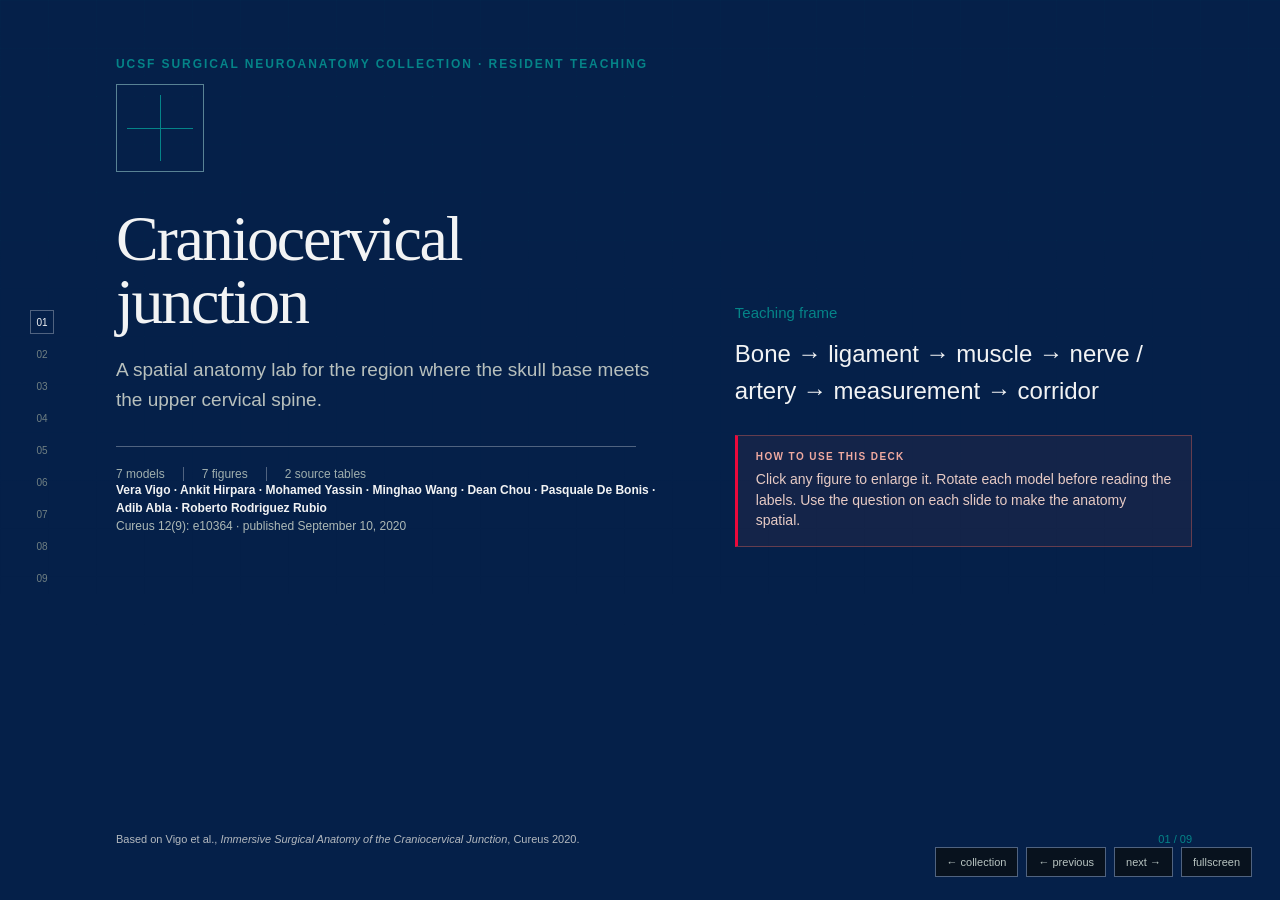
==== articles/craniocervical-junction/index.html @ 52310187 "initial site" ====
<!doctype html>
<html lang="en">
<head>
  <meta charset="utf-8" />
  <meta name="viewport" content="width=device-width, initial-scale=1" />
  <title>Craniocervical Junction — UCSF Surgical Neuroanatomy Collection</title>
  <link rel="stylesheet" href="styles/root.css" />
  <style>
    .figure-media { background:#070d11; }
    .figure-button { display:block; width:100%; height:100%; padding:0; border:0; background:transparent; cursor:zoom-in; }
    .figure-button img { width:100%; height:100%; object-fit:contain !important; }
    .figure-hint { position:absolute;right:14px;bottom:12px;z-index:2;padding:6px 8px;background:rgba(7,13,16,.82);color:#c8d5d2;font:10px var(--font-mono);border:1px solid rgba(159,212,209,.28); }
    .slide-content { min-height:0; }
    .three-pane { display:grid; grid-template-columns:1fr 1fr 1.15fr; gap:16px; min-height:0; }
    .three-pane > * { min-width:0; min-height:0; }
    .table-panel { min-height:0; overflow:hidden; border:1px solid var(--color-border); background:#0d171d; }
    .table-panel h3 { padding:14px 16px 8px; margin:0; }
    .table-scroll { height:calc(100% - 42px); overflow:auto; }
    table { width:100%; border-collapse:collapse; font-size:10.5px; line-height:1.25; }
    th { position:sticky; top:0; z-index:1; padding:8px 9px; text-align:left; color:var(--color-primary); background:#122129; font:600 9px var(--font-mono); letter-spacing:.08em; text-transform:uppercase; }
    td { padding:8px 9px; vertical-align:top; border-top:1px solid #26363d; color:#c6cfcc; }
    td:first-child { color:var(--color-bone); font-weight:600; }
    .compact-list { margin-top:20px; display:grid; gap:10px; }
    .compact-list p { margin:0; padding-bottom:10px; border-bottom:1px solid var(--color-border); color:#c6cfcc; font-size:14px; line-height:1.32; }
    .compact-list b { color:var(--color-bone); }
    .source-box { border-top:1px solid var(--color-border); padding-top:17px; margin-top:22px; }
    .lightbox { display:none; position:fixed; inset:0; z-index:50; align-items:center; justify-content:center; padding:2vh 2vw; background:rgba(2,6,8,.97); }
    .lightbox.open { display:flex; }
    .lightbox img { width:96vw; height:92vh; max-width:none; max-height:none; object-fit:contain; border:1px solid #46575c; box-shadow:0 24px 80px #000; }
    .lightbox .close { position:fixed; top:22px; right:28px; padding:8px 12px; border:1px solid #56676a; background:#0b151a; color:#dbe3df; cursor:pointer; font:12px var(--font-mono); }
    .lightbox .lightbox-caption { position:fixed; left:3vw; bottom:18px; color:#adbab7; font:11px var(--font-mono); }
    .author-list { max-width:620px; color:#aeb9b6; font-size:12px; line-height:1.5; }
    .author-list b { color:var(--color-bone); }
    .conclusion { max-width:960px; font-size:22px; line-height:1.42; color:#cbd3cf; }
    .conclusion strong { color:var(--color-bone); font-weight:500; }
    .cover-grid { display:grid; grid-template-columns:1.1fr .9fr; align-items:end; gap:60px; height:100%; }
    .cover-rule { width:100%; max-width:520px; height:1px; background:var(--color-border); margin:32px 0 20px; }
    .five { display:grid; grid-template-columns:repeat(5,1fr); gap:14px; margin-top:28px; }
    .five div { border-top:2px solid var(--color-accent); padding-top:12px; color:var(--color-bone); font:15px var(--font-mono); }
    @media (max-width:1100px){ .three-pane{grid-template-columns:1fr 1fr}.three-pane .table-panel{grid-column:1/-1;height:300px}.cover-grid{grid-template-columns:1fr}.five{grid-template-columns:repeat(3,1fr)} }
  </style>
</head>
<body class="deck-shell presentation">
  <main class="deck" id="deck" aria-label="Craniocervical junction teaching presentation">
    <section class="slide active" data-title="Opening">
      <div class="cover-grid">
        <div>
          <p class="eyebrow">UCSF Surgical Neuroanatomy Collection · resident teaching</p>
          <div class="title-mark" aria-hidden="true"></div>
          <h1>Craniocervical<br />junction</h1>
          <p class="lede">A spatial anatomy lab for the region where the skull base meets the upper cervical spine.</p>
          <div class="cover-rule"></div>
          <div class="title-meta"><span>7 models</span><span>7 figures</span><span>2 source tables</span></div>
          <p class="author-list"><b>Vera Vigo · Ankit Hirpara · Mohamed Yassin · Minghao Wang · Dean Chou · Pasquale De Bonis · Adib Abla · Roberto Rodriguez Rubio</b><br />Cureus 12(9): e10364 · published September 10, 2020</p>
        </div>
        <div>
          <p class="question">Teaching frame</p>
          <p class="lede" style="font-size:24px;color:var(--color-bone)">Bone → ligament → muscle → nerve / artery → measurement → corridor</p>
          <div class="look"><b>How to use this deck</b> Click any figure to enlarge it. Rotate each model before reading the labels. Use the question on each slide to make the anatomy spatial.</div>
        </div>
      </div>
      <div class="footer"><span>Based on Vigo et al., <i>Immersive Surgical Anatomy of the Craniocervical Junction</i>, Cureus 2020.</span><span class="slide-number">01 / 09</span></div>
    </section>

    <section class="slide" data-title="Occipital bone">
      <div><p class="eyebrow">01 · Bone</p><h2>The occiput sets<br />the cranial boundary.</h2></div>
      <div class="slide-content two-col">
        <div class="media figure-media"><span class="model-tag">figure 1 · click to enlarge</span><button class="figure-button" data-full="assets/images/full-fig01-occipital.png" aria-label="Enlarge Figure 1"><img src="assets/images/full-fig01-occipital.png" alt="Multi-view figure of occipital bone anatomy" /></button><span class="figure-hint">↗ enlarge</span></div>
        <div class="media"><span class="model-tag">interactive model 1</span><iframe title="Occipital bone volumetric model" loading="lazy" allow="autoplay; fullscreen; xr-spatial-tracking" allowfullscreen data-src="https://sketchfab.com/models/1ee6ff7bb0f44d35b811d071c8544408/embed?ui_theme=dark&ui_infos=0"></iframe></div>
      </div>
      <div class="footer"><span><b>Concept:</b> condyles articulate with C1; the foramen magnum is the central corridor; the hypoglossal canal and jugular process define lateral boundaries.</span><span class="slide-number">02 / 09</span></div>
    </section>

    <section class="slide" data-title="Atlas">
      <div><p class="eyebrow">02 · Bone + danger zone</p><h2>C1 is a ring—<br />but its posterior arch is not empty.</h2></div>
      <div class="slide-content two-col">
        <div class="media figure-media"><span class="model-tag">figure 2 · click to enlarge</span><button class="figure-button" data-full="assets/images/full-fig02-atlas.png" aria-label="Enlarge Figure 2"><img src="assets/images/full-fig02-atlas.png" alt="Multi-view figure of atlas anatomy" /></button><span class="figure-hint">↗ enlarge</span></div>
        <div class="media"><span class="model-tag">interactive model 2</span><iframe title="Atlas volumetric model" loading="lazy" allow="autoplay; fullscreen; xr-spatial-tracking" allowfullscreen data-src="https://sketchfab.com/models/c839c1bbc3e8468eacb49190d7c7f3f5/embed?ui_theme=dark&ui_infos=0"></iframe></div>
      </div>
      <div class="footer"><span><b>Concept:</b> the V3 vertebral artery occupies the posterior-arch groove; the C1 dorsal ramus travels anterior to it. Check for ponticulus posticus and other variants.</span><span class="slide-number">03 / 09</span></div>
    </section>

    <section class="slide" data-title="Axis and dens">
      <div><p class="eyebrow">03 · Bone + pivot</p><h2>C2 gives the<br />junction its pivot.</h2></div>
      <div class="slide-content two-col">
        <div class="media figure-media"><span class="model-tag">figure 3 · click to enlarge</span><button class="figure-button" data-full="assets/images/full-fig03-axis.png" aria-label="Enlarge Figure 3"><img src="assets/images/full-fig03-axis.png" alt="Multi-view figure of axis anatomy" /></button><span class="figure-hint">↗ enlarge</span></div>
        <div class="media"><span class="model-tag">interactive model 3</span><iframe title="Axis volumetric model" loading="lazy" allow="autoplay; fullscreen; xr-spatial-tracking" allowfullscreen data-src="https://sketchfab.com/models/9aea7242553d427fb2680bd9d81ba48b/embed?ui_theme=dark&ui_infos=0"></iframe></div>
      </div>
      <div class="footer"><span><b>Concept:</b> the dens articulates with the C1 anterior arch; the transverse ligament constrains it; the atlas rotates around it.</span><span class="slide-number">04 / 09</span></div>
    </section>

    <section class="slide" data-title="Ligaments">
      <div><p class="eyebrow">04 · Stability</p><h2>Motion is earned<br />by restraint.</h2></div>
      <div class="slide-content three-pane">
        <div class="media figure-media"><span class="model-tag">figure 4 · click to enlarge</span><button class="figure-button" data-full="assets/images/full-fig04-ligaments.png" aria-label="Enlarge Figure 4"><img src="assets/images/full-fig04-ligaments.png" alt="Multi-view figure of CCJ ligaments" /></button><span class="figure-hint">↗ enlarge</span></div>
        <div class="media"><span class="model-tag">interactive model 4</span><iframe title="Anterior ligaments of the CCJ model" loading="lazy" allow="autoplay; fullscreen; xr-spatial-tracking" allowfullscreen data-src="https://sketchfab.com/models/c4e9b8f578ea414db9b05fb69b9838bb/embed?ui_theme=dark&ui_infos=0"></iframe></div>
        <div class="table-panel"><h3>Table 1 · ligaments</h3><div class="table-scroll"><table><thead><tr><th>Structure</th><th>Attachment / function</th></tr></thead><tbody>
          <tr><td>Transverse</td><td>Dens ↔ posterior anterior arch of C1; main atlantoaxial stabilizer.</td></tr>
          <tr><td>Alar</td><td>Dens ↔ skull base; limits excessive rotation.</td></tr>
          <tr><td>Transverse occipital</td><td>Occipital condyles across foramen magnum; supports flexion and rotation.</td></tr>
          <tr><td>Barkow</td><td>Anterior occipital condyles around dens; minimizes atlantoaxial extension.</td></tr>
          <tr><td>Apical</td><td>Dens ↔ basion; contributes minimal atlantoaxial stabilization.</td></tr>
          <tr><td>Tectorial membrane</td><td>Clivus ↔ axis; limits atlantooccipital extension and atlantoaxial flexion.</td></tr>
          <tr><td>Posterior atlanto-occipital</td><td>Posterior C1 arch ↔ foramen magnum; minimal CCJ stability.</td></tr>
          <tr><td>Accessory atlanto-axial</td><td>Dorsal axis ↔ posterior transverse ligament; limits axial rotation.</td></tr>
          <tr><td>Anterior atlanto-occipital</td><td>Anterior C1 arch ↔ anterior foramen magnum; limits extension.</td></tr>
          <tr><td>Anterior atlanto-axial</td><td>Inferior anterior C1 arch ↔ anterior axis body; limits extension.</td></tr>
          <tr><td>Lateral atlanto-occipital</td><td>C1 transverse process ↔ jugular occiput; limits lateral flexion.</td></tr>
        </tbody></table></div></div>
      </div>
      <div class="footer"><span><b>Resident question:</b> Which structure checks translation, and which structures check rotation?</span><span class="slide-number">05 / 09</span></div>
    </section>

    <section class="slide" data-title="Muscles and triangles">
      <div><p class="eyebrow">05 · Layered dissection</p><h2>Use the muscles<br />as a surgical map.</h2></div>
      <div class="slide-content three-pane">
        <div class="media figure-media"><span class="model-tag">figure 5 · click to enlarge</span><button class="figure-button" data-full="assets/images/full-fig05-muscles.png" aria-label="Enlarge Figure 5"><img src="assets/images/full-fig05-muscles.png" alt="Multi-view figure of CCJ muscles" /></button><span class="figure-hint">↗ enlarge</span></div>
        <div class="media"><span class="model-tag">interactive model 5</span><iframe title="CCJ muscles and layered anatomy model" loading="lazy" allow="autoplay; fullscreen; xr-spatial-tracking" allowfullscreen data-src="https://sketchfab.com/models/b566156f58cf4f5bba6029f14168b4b9/embed?ui_theme=dark&ui_infos=0"></iframe></div>
        <div class="table-panel"><h3>Table 2 · muscles</h3><div class="table-scroll"><table><thead><tr><th>Muscle</th><th>Origin → insertion</th><th>Function</th></tr></thead><tbody>
          <tr><td>Rectus capitis posterior major</td><td>C2 spinous process → lateral inferior nuchal line</td><td>Rotation and extension.</td></tr>
          <tr><td>Rectus capitis posterior minor</td><td>C1 posterior arch → medial inferior nuchal line</td><td>Backward extension.</td></tr>
          <tr><td>Obliquus capitis superior</td><td>C1 transverse process → lateral inferior nuchal line</td><td>Extension / ipsilateral flexion.</td></tr>
          <tr><td>Obliquus capitis inferior</td><td>C2 spinous process → C1 transverse process</td><td>Rotates head and C1.</td></tr>
          <tr><td>Semispinalis capitis</td><td>C5–C8 articular + T1–T6 transverse processes → between nuchal lines</td><td>Extension and horizontal rotation.</td></tr>
          <tr><td>Trapezius</td><td>Superior nuchal line → clavicle / scapula</td><td>Scapular movement and stabilization.</td></tr>
          <tr><td>Splenius capitis</td><td>C7 spinous process → mastoid</td><td>Rotation and neck flexion.</td></tr>
          <tr><td>Longissimus capitis</td><td>T1–T4 transverse processes → mastoid</td><td>Extension and rotation.</td></tr>
          <tr><td>Sternocleidomastoid</td><td>Manubrium / clavicle → mastoid / superior nuchal line</td><td>Cervical rotation and flexion.</td></tr>
          <tr><td>Longus capitis</td><td>C3–C6 transverse processes → basilar occiput</td><td>Neck flexion.</td></tr>
          <tr><td>Longus colli</td><td>C3–C6 transverse + C5–T3 bodies → C1 arch / C2–C6</td><td>Cervical flexion.</td></tr>
          <tr><td>Scalenes</td><td>C2–C7 transverse processes → first / second ribs</td><td>Lateral flexion and rib elevation.</td></tr>
        </tbody></table></div></div>
      </div>
      <div class="footer"><span><b>Resident question:</b> Name the boundaries of the suboccipital triangle before naming its contents.</span><span class="slide-number">06 / 09</span></div>
    </section>

    <section class="slide" data-title="Neurovascular anatomy">
      <div><p class="eyebrow">06 · Neurovascular</p><h2>Trace the artery<br />through the whole corridor.</h2></div>
      <div class="slide-content two-col">
        <div class="media figure-media"><span class="model-tag">figure 6 · click to enlarge</span><button class="figure-button" data-full="assets/images/full-fig06-neurovascular.png" aria-label="Enlarge Figure 6"><img src="assets/images/full-fig06-neurovascular.png" alt="Multi-view figure of CCJ neurovascular anatomy" /></button><span class="figure-hint">↗ enlarge</span></div>
        <div class="media"><span class="model-tag">interactive model 6</span><iframe title="Neurovascular CCJ model" loading="lazy" allow="autoplay; fullscreen; xr-spatial-tracking" allowfullscreen data-src="https://sketchfab.com/models/3fc71731e1ce4012848120b767f21e43/embed?ui_theme=dark&ui_infos=0"></iframe></div>
      </div>
      <div class="footer"><span><b>Concept:</b> V1 preforaminal → V2 foraminal → V3 atlantic around C1 → V4 intradural. Keep C1, C2, occipital, and cervical plexus structures in the same spatial map.</span><span class="slide-number">07 / 09</span></div>
    </section>

    <section class="slide" data-title="Morphometrics and approach">
      <div><p class="eyebrow">07 · Imaging + corridor</p><h2>Measure the relationships<br />that change the plan.</h2></div>
      <div class="slide-content two-col">
        <div class="media figure-media"><span class="model-tag">figure 7 · click to enlarge</span><button class="figure-button" data-full="assets/images/full-fig07-morphometrics.png" aria-label="Enlarge Figure 7"><img src="assets/images/full-fig07-morphometrics.png" alt="Craniocervical junction morphometric lines and angles" /></button><span class="figure-hint">↗ enlarge</span></div>
        <div class="media"><span class="model-tag">interactive model 7 · surgical lines</span><iframe title="CCJ surgical lines model" loading="lazy" allow="autoplay; fullscreen; xr-spatial-tracking" allowfullscreen data-src="https://sketchfab.com/models/dbb8ff2b1b59429984b95032a09f7dc1/embed?ui_theme=dark&ui_infos=0"></iframe></div>
      </div>
      <div class="footer"><span><b>Concept:</b> group measurements by decision—settling (Chamberlain / McGregor / Ranawat / Redlund–Johnell), foramen magnum (McRae), clivus–canal (Wackenheim), alignment, instability (Power’s ratio), and access geometry.</span><span class="slide-number">08 / 09</span></div>
    </section>

    <section class="slide" data-title="Article source">
      <div><p class="eyebrow">08 · Source</p><h2>Article source</h2></div>
      <div class="slide-content" style="display:flex;align-items:center;justify-content:center">
        <div class="media figure-media" style="width:min(880px,90vw);height:430px"><span class="model-tag">article source</span><div style="padding:48px;display:flex;flex-direction:column;justify-content:center;height:100%"><p class="eyebrow">Vigo et al. · Cureus 2020</p><h3 style="font:400 42px/1.08 var(--font-display);color:var(--color-bone);margin-bottom:26px">Immersive Surgical Anatomy of the Craniocervical Junction</h3><div class="source-box small"><a href="https://www.cureus.com/articles/40530-immersive-surgical-anatomy-of-the-craniocervical-junction" target="_blank" rel="noopener">Open the article ↗</a><br /><a href="https://pmc.ncbi.nlm.nih.gov/articles/PMC7549867/" target="_blank" rel="noopener">Open full-text media ↗</a></div></div></div>
      </div>
      <div class="footer"><span>Primary article and open-access media source.</span><span class="slide-number">09 / 09</span></div>
    </section>
  </main>

  <nav class="nav" id="nav" aria-label="Slide navigation"></nav>
  <div class="controls" aria-label="Presentation controls"><a href="../../index.html" style="padding:8px 11px;border:1px solid var(--color-border);background:rgba(10,16,21,.82);color:#b8c4c1;font:11px var(--font-mono);text-decoration:none">← collection</a><button id="prev" type="button">← previous</button><button id="next" type="button">next →</button><button id="fullscreen" type="button">fullscreen</button></div>
  <div class="lightbox" id="lightbox" role="dialog" aria-modal="true" aria-label="Enlarged figure"><button class="close" id="closeLightbox" type="button">close ×</button><img id="lightboxImage" alt="" /><div class="lightbox-caption" id="lightboxCaption"></div></div>

  <script>
    (() => {
      const slides = [...document.querySelectorAll('.slide')];
      const nav = document.getElementById('nav');
      let index = 0;
      slides.forEach((slide, i) => { const b=document.createElement('button'); b.type='button'; b.textContent=String(i+1).padStart(2,'0'); b.title=slide.dataset.title||`Slide ${i+1}`; b.addEventListener('click',()=>show(i)); nav.appendChild(b); });
      const buttons=[...nav.querySelectorAll('button')];
      function show(i){ index=Math.max(0,Math.min(slides.length-1,i)); slides.forEach((s,n)=>s.classList.toggle('active',n===index)); buttons.forEach((b,n)=>b.classList.toggle('active',n===index)); slides[index].querySelectorAll('iframe[data-src]').forEach(frame=>{frame.src=frame.dataset.src; frame.removeAttribute('data-src');}); history.replaceState(null,'',`#${index+1}`); }
      document.getElementById('prev').addEventListener('click',()=>show(index-1)); document.getElementById('next').addEventListener('click',()=>show(index+1)); document.getElementById('fullscreen').addEventListener('click',()=>document.documentElement.requestFullscreen?.());
      document.addEventListener('keydown',e=>{ if(['ArrowRight','PageDown',' '].includes(e.key)){e.preventDefault();show(index+1);} if(['ArrowLeft','PageUp'].includes(e.key)){e.preventDefault();show(index-1);} if(e.key==='Home')show(0); if(e.key==='End')show(slides.length-1); if(e.key==='Escape')closeBox(); });
      const box=document.getElementById('lightbox'), image=document.getElementById('lightboxImage'), caption=document.getElementById('lightboxCaption');
      function openBox(button){ image.src=button.dataset.full; image.alt=button.querySelector('img')?.alt||''; caption.textContent=image.alt+' · click outside or press Escape to close'; box.classList.add('open'); document.getElementById('closeLightbox').focus(); }
      function closeBox(){ box.classList.remove('open'); image.src=''; }
      document.querySelectorAll('.figure-button').forEach(b=>{b.addEventListener('click',()=>openBox(b)); b.addEventListener('keydown',e=>{if(e.key==='Enter'||e.key===' '){e.preventDefault();openBox(b);}});});
      document.getElementById('closeLightbox').addEventListener('click',closeBox); box.addEventListener('click',e=>{if(e.target===box)closeBox();});
      const requested=Number(location.hash.slice(1)); if(requested>=1&&requested<=slides.length)index=requested-1; show(index);
    })();
  </script>
</body>
</html>
---- articles/craniocervical-junction/styles/root.css ----
:root {
  --artifact-width: 1600px;
  --artifact-height: 900px;

  /* UCSF official digital palette: Navy, Interactive Teal, Interactive Red, and neutrals. */
  --color-bg: #052049;
  --color-surface: #0f388a;
  --color-text: #ffffff;
  --color-muted: #b4b9bf;
  --color-primary: #058488;
  --color-primary-contrast: #ffffff;
  --color-accent: #eb093c;
  --color-border: #506380;
  --color-bone: #f2f3f4;
  --color-risk: #eb093c;
  --color-ink: #052049;

  --font-display: "Granjon", Garamond, Georgia, serif;
  --font-body: "Helvetica Neue", Arial, sans-serif;
  --font-mono: "Helvetica Neue", Arial, sans-serif;

  --space-frame: 72px;
  --radius-card: 10px;
  --shadow-soft: 0 22px 70px rgb(0 0 0 / 36%);
}

* { box-sizing: border-box; }
html, body { margin: 0; min-height: 100%; background: var(--color-bg); color: var(--color-text); }
body { font-family: var(--font-body); }
.frame { width: var(--artifact-width); height: var(--artifact-height); }
img, video, iframe { max-width: 100%; }
button { font: inherit; }

/* Shared by the interactive presentation. */
.deck-shell { min-height: 100vh; background: var(--color-bg); color: var(--color-text); }
.deck-shell::before { content: ""; position: fixed; inset: 0; pointer-events: none; opacity: .24; background-image: linear-gradient(rgba(5,132,136,.10) 1px, transparent 1px), linear-gradient(90deg, rgba(5,132,136,.10) 1px, transparent 1px); background-size: 48px 48px; mask-image: linear-gradient(to bottom, black, transparent 80%); }
.deck { position: relative; height: 100vh; overflow: hidden; }
.slide { position: absolute; inset: 0; padding: 58px 88px 54px 116px; display: grid; grid-template-rows: auto 1fr auto; opacity: 0; visibility: hidden; transform: translateX(18px); transition: opacity .28s ease, transform .28s ease, visibility .28s; }
.slide.active { opacity: 1; visibility: visible; transform: translateX(0); }
.eyebrow { margin: 0 0 14px; color: var(--color-primary); font: 600 12px/1 var(--font-mono); letter-spacing: .16em; text-transform: uppercase; }
h1, h2, h3, p { margin-top: 0; }
h1 { max-width: 940px; margin-bottom: 22px; font: 400 clamp(48px, 5vw, 88px)/.98 var(--font-display); letter-spacing: -.035em; color: var(--color-bone); }
h2 { margin-bottom: 14px; font: 400 clamp(34px, 4vw, 64px)/1.02 var(--font-display); letter-spacing: -.025em; color: var(--color-bone); }
h3 { font: 600 16px/1.2 var(--font-body); letter-spacing: .02em; color: var(--color-primary); }
.lede { max-width: 690px; color: #b8c0bd; font-size: 19px; line-height: 1.55; }
.small { color: var(--color-muted); font-size: 12px; line-height: 1.45; }
.mono { font-family: var(--font-mono); }
.media { position: relative; min-height: 0; overflow: hidden; background: #060a0d; border: 1px solid var(--color-border); border-radius: var(--radius-card); box-shadow: var(--shadow-soft); }
.media iframe, .media video, .media img { display: block; width: 100%; height: 100%; min-height: 300px; border: 0; object-fit: contain; }
.media img { object-fit: cover; }
.media video { background: #030607; }
.media::after { content: ""; position: absolute; inset: 0; pointer-events: none; border: 1px solid rgba(230,224,207,.08); border-radius: inherit; }
.model-tag { position: absolute; left: 16px; top: 14px; z-index: 2; padding: 7px 9px; color: var(--color-primary); background: rgba(7,13,16,.8); border: 1px solid rgba(5,132,136,.48); font: 600 10px/1 var(--font-mono); letter-spacing: .12em; text-transform: uppercase; }
.caption { margin-top: 10px; color: #9ba9ab; font: 12px/1.4 var(--font-mono); }
.rule { height: 1px; margin: 12px 0 22px; background: var(--color-border); }
.bullets { display: grid; gap: 17px; margin: 28px 0 0; padding: 0; list-style: none; }
.bullets li { position: relative; padding-left: 25px; color: #ccd3cf; font-size: 17px; line-height: 1.38; }
.bullets li::before { content: ""; position: absolute; left: 0; top: .52em; width: 7px; height: 7px; border-radius: 50%; background: var(--color-accent); }
.look { align-self: end; margin: 26px 0 0; padding: 16px 18px; border: 1px solid rgba(200,91,85,.45); border-left: 3px solid var(--color-risk); background: rgba(200,91,85,.08); color: #e7cbc5; font-size: 14px; line-height: 1.45; }
.look b { color: #f0aaa0; font: 600 10px/1 var(--font-mono); letter-spacing: .14em; text-transform: uppercase; display: block; margin-bottom: 7px; }
.two-col { display: grid; grid-template-columns: .85fr 1.15fr; gap: 46px; min-height: 0; align-items: stretch; }
.three-col { display: grid; grid-template-columns: repeat(3, 1fr); gap: 18px; }
.split-media { display: grid; grid-template-columns: 1fr 1fr; gap: 16px; min-height: 0; }
.measure { display: flex; align-items: baseline; gap: 12px; border-bottom: 1px solid var(--color-border); padding: 13px 0; }
.measure strong { color: var(--color-bone); font: 400 35px/1 var(--font-display); min-width: 104px; }
.measure span { color: #aeb9b6; font-size: 14px; line-height: 1.35; }
.question { margin: 0 0 12px; color: var(--color-primary); font-size: 15px; line-height: 1.4; }
.footer { display: flex; align-items: end; justify-content: space-between; gap: 24px; color: var(--color-muted); font: 11px/1.3 var(--font-mono); }
.footer span:first-child { max-width: 720px; }
.slide-number { color: var(--color-primary); }

.nav { position: fixed; z-index: 20; left: 30px; top: 50%; transform: translateY(-50%); display: grid; gap: 8px; }
.nav button { width: 24px; height: 24px; padding: 0; border: 1px solid transparent; background: transparent; color: #718083; cursor: pointer; font: 10px var(--font-mono); }
.nav button:hover, .nav button.active { color: var(--color-bone); border-color: var(--color-border); }
.controls { position: fixed; z-index: 20; right: 28px; bottom: 23px; display: flex; gap: 8px; }
.controls button { padding: 8px 11px; border: 1px solid var(--color-border); background: rgba(10,16,21,.82); color: #b8c4c1; cursor: pointer; font: 11px var(--font-mono); }
.controls button:hover { border-color: var(--color-primary); color: var(--color-bone); }
.title-mark { width: 88px; height: 88px; margin: 0 0 36px; border: 1px solid rgba(159,212,209,.55); position: relative; }
.title-mark::before, .title-mark::after { content: ""; position: absolute; background: var(--color-primary); }
.title-mark::before { left: 43px; top: 10px; bottom: 10px; width: 1px; }
.title-mark::after { top: 43px; left: 10px; right: 10px; height: 1px; }
.title-meta { display: flex; gap: 18px; flex-wrap: wrap; color: #a0afae; font: 12px var(--font-mono); }
.title-meta span { padding-right: 18px; border-right: 1px solid var(--color-border); }
.title-meta span:last-child { border-right: 0; }
.annotation { position: absolute; z-index: 2; padding: 7px 9px; background: rgba(6,10,13,.88); border: 1px solid var(--color-border); color: var(--color-bone); font: 11px var(--font-mono); }
.annotation.risk { color: #efaaa0; border-color: rgba(214,107,96,.65); }
@media (max-width: 1000px) { .slide { padding: 38px 42px 34px 66px; } .two-col { grid-template-columns: 1fr; gap: 20px; overflow: auto; } .nav { left: 14px; } h1 { font-size: 54px; } h2 { font-size: 44px; } }
@media (prefers-reduced-motion: reduce) { .slide { transition: none; } }

/* The artifact is intentionally interactive; the static frame files remain available for review. */
.presentation { min-height: 100vh; }
.presentation .slide { height: 100vh; }
.presentation a { color: var(--color-primary); }
.presentation .source-list { display: grid; gap: 8px; margin-top: 18px; }
.presentation .source-list a { font-size: 13px; line-height: 1.35; }
.presentation .source-list a:hover { color: var(--color-bone); }
.presentation .muted { color: var(--color-muted); }

@media print { .nav, .controls { display: none; } .deck { height: auto; overflow: visible; } .slide { position: relative; page-break-after: always; opacity: 1; visibility: visible; transform: none; } }

/* Asset layer styles used by the local-media section. */
.asset-note { position: absolute; right: 14px; bottom: 12px; z-index: 2; padding: 6px 8px; color: #aab9b7; background: rgba(7,13,16,.78); font: 10px var(--font-mono); }
.media-row { display: grid; grid-template-columns: 1.25fr .75fr; gap: 16px; min-height: 0; }
.media-row > .media { min-height: 0; }
.tight { gap: 10px; }

@media (max-width: 720px) { .media-row, .split-media, .three-col { grid-template-columns: 1fr; } .footer { align-items: start; flex-direction: column; } .controls { right: 12px; } }

/* Static frame fallback classes. */
.static-frame { min-height: 100vh; padding: 64px; background: var(--color-bg); color: var(--color-text); }
.static-frame .media { height: 520px; }

/* Avoid downloading remote font assets: the system stacks are intentional for portability. */
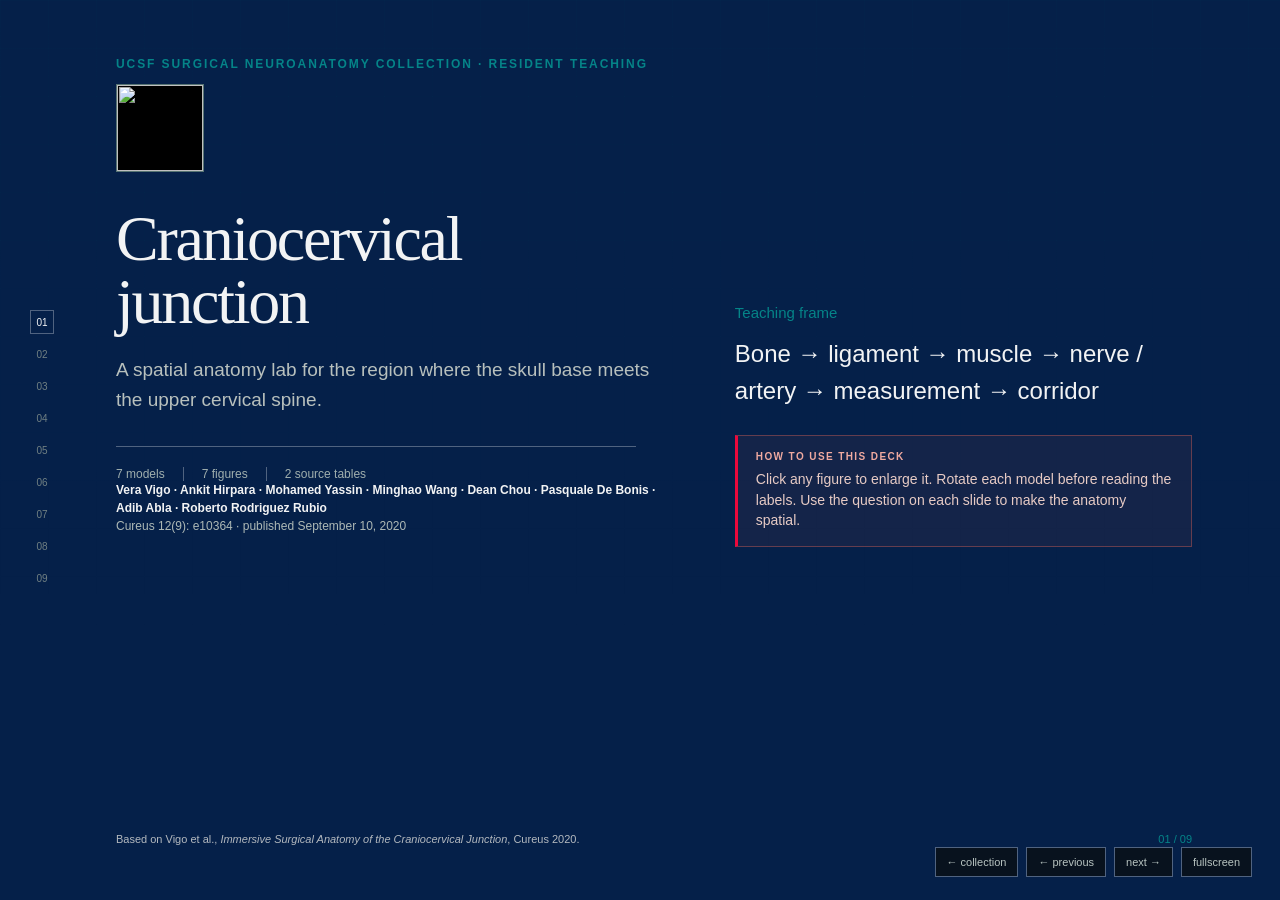
==== commit 3267140e: "Add lab logo to craniocervical presentation cover" ====
--- a/articles/craniocervical-junction/index.html
+++ b/articles/craniocervical-junction/index.html
@@ -7,6 +7,10 @@
   <link rel="stylesheet" href="styles/root.css" />
   <style>
     .figure-media { background:#070d11; }
+    .title-mark { overflow:hidden; background:#000; }
+    .title-mark::before, .title-mark::after { display:none; }
+    .title-mark img { display:block; width:100%; height:100%; object-fit:cover; }
+
     .figure-button { display:block; width:100%; height:100%; padding:0; border:0; background:transparent; cursor:zoom-in; }
     .figure-button img { width:100%; height:100%; object-fit:contain !important; }
     .figure-hint { position:absolute;right:14px;bottom:12px;z-index:2;padding:6px 8px;background:rgba(7,13,16,.82);color:#c8d5d2;font:10px var(--font-mono);border:1px solid rgba(159,212,209,.28); }
@@ -46,7 +50,7 @@
       <div class="cover-grid">
         <div>
           <p class="eyebrow">UCSF Surgical Neuroanatomy Collection · resident teaching</p>
-          <div class="title-mark" aria-hidden="true"></div>
+          <div class="title-mark" role="img" aria-label="Skull Base and Cerebrovascular Laboratory logo"><img src="https://assets.cureus.com/uploads/channel/logo/72/1562007282-Logo_image-_sbcvl_VERT.jpg" alt="" width="88" height="88" loading="eager" decoding="async" /></div>
           <h1>Craniocervical<br />junction</h1>
           <p class="lede">A spatial anatomy lab for the region where the skull base meets the upper cervical spine.</p>
           <div class="cover-rule"></div>
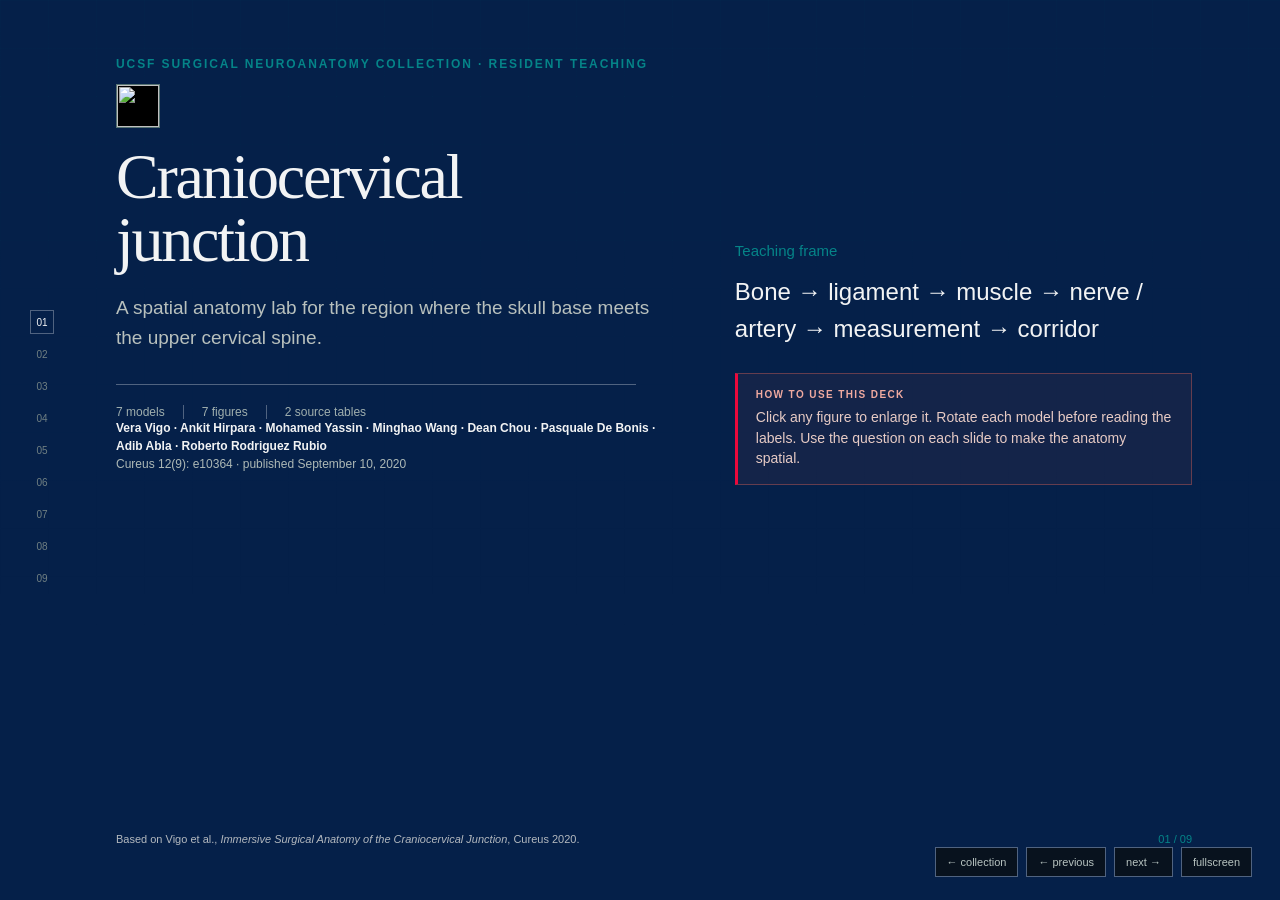
==== commit 37afaa76: "Make presentation cover mobile-friendly" ====
--- a/articles/craniocervical-junction/index.html
+++ b/articles/craniocervical-junction/index.html
@@ -7,9 +7,13 @@
   <link rel="stylesheet" href="styles/root.css" />
   <style>
     .figure-media { background:#070d11; }
-    .title-mark { overflow:hidden; background:#000; }
+    .title-mark { width:44px; height:44px; margin:0 0 18px; overflow:hidden; background:#000; }
     .title-mark::before, .title-mark::after { display:none; }
     .title-mark img { display:block; width:100%; height:100%; object-fit:cover; }
+    @media (max-width:720px) {
+      .cover-grid { grid-template-columns:1fr; align-items:start; gap:24px; height:auto; }
+      .cover-grid > div:last-child { padding-bottom:30px; }
+    }
 
     .figure-button { display:block; width:100%; height:100%; padding:0; border:0; background:transparent; cursor:zoom-in; }
     .figure-button img { width:100%; height:100%; object-fit:contain !important; }
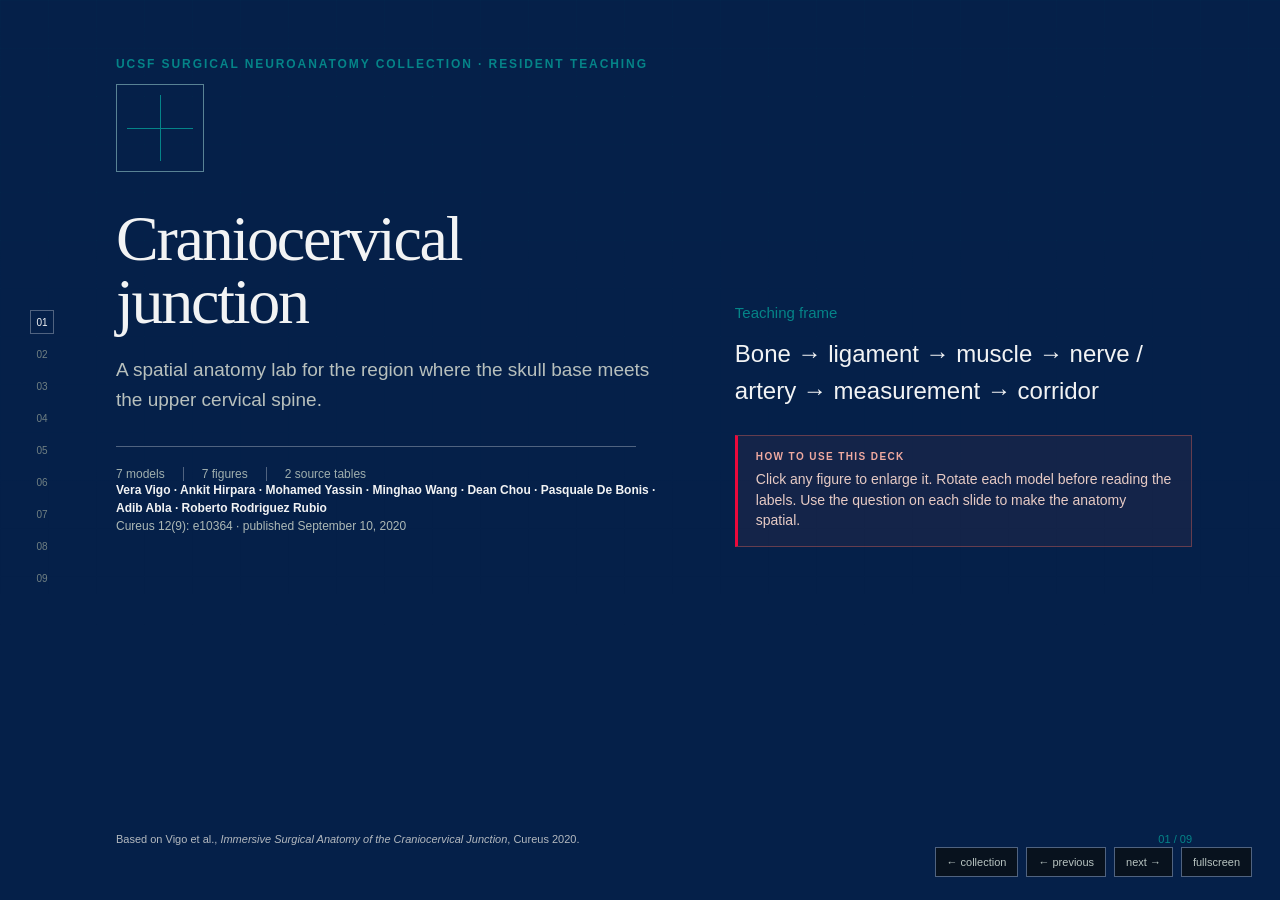
==== commit 8b53105b: "Summary Restored to functional" ====
--- a/articles/craniocervical-junction/index.html
+++ b/articles/craniocervical-junction/index.html
@@ -7,14 +7,6 @@
   <link rel="stylesheet" href="styles/root.css" />
   <style>
     .figure-media { background:#070d11; }
-    .title-mark { width:44px; height:44px; margin:0 0 18px; overflow:hidden; background:#000; }
-    .title-mark::before, .title-mark::after { display:none; }
-    .title-mark img { display:block; width:100%; height:100%; object-fit:cover; }
-    @media (max-width:720px) {
-      .cover-grid { grid-template-columns:1fr; align-items:start; gap:24px; height:auto; }
-      .cover-grid > div:last-child { padding-bottom:30px; }
-    }
-
     .figure-button { display:block; width:100%; height:100%; padding:0; border:0; background:transparent; cursor:zoom-in; }
     .figure-button img { width:100%; height:100%; object-fit:contain !important; }
     .figure-hint { position:absolute;right:14px;bottom:12px;z-index:2;padding:6px 8px;background:rgba(7,13,16,.82);color:#c8d5d2;font:10px var(--font-mono);border:1px solid rgba(159,212,209,.28); }
@@ -54,7 +46,7 @@
       <div class="cover-grid">
         <div>
           <p class="eyebrow">UCSF Surgical Neuroanatomy Collection · resident teaching</p>
-          <div class="title-mark" role="img" aria-label="Skull Base and Cerebrovascular Laboratory logo"><img src="https://assets.cureus.com/uploads/channel/logo/72/1562007282-Logo_image-_sbcvl_VERT.jpg" alt="" width="88" height="88" loading="eager" decoding="async" /></div>
+          <div class="title-mark" aria-hidden="true"></div>
           <h1>Craniocervical<br />junction</h1>
           <p class="lede">A spatial anatomy lab for the region where the skull base meets the upper cervical spine.</p>
           <div class="cover-rule"></div>
